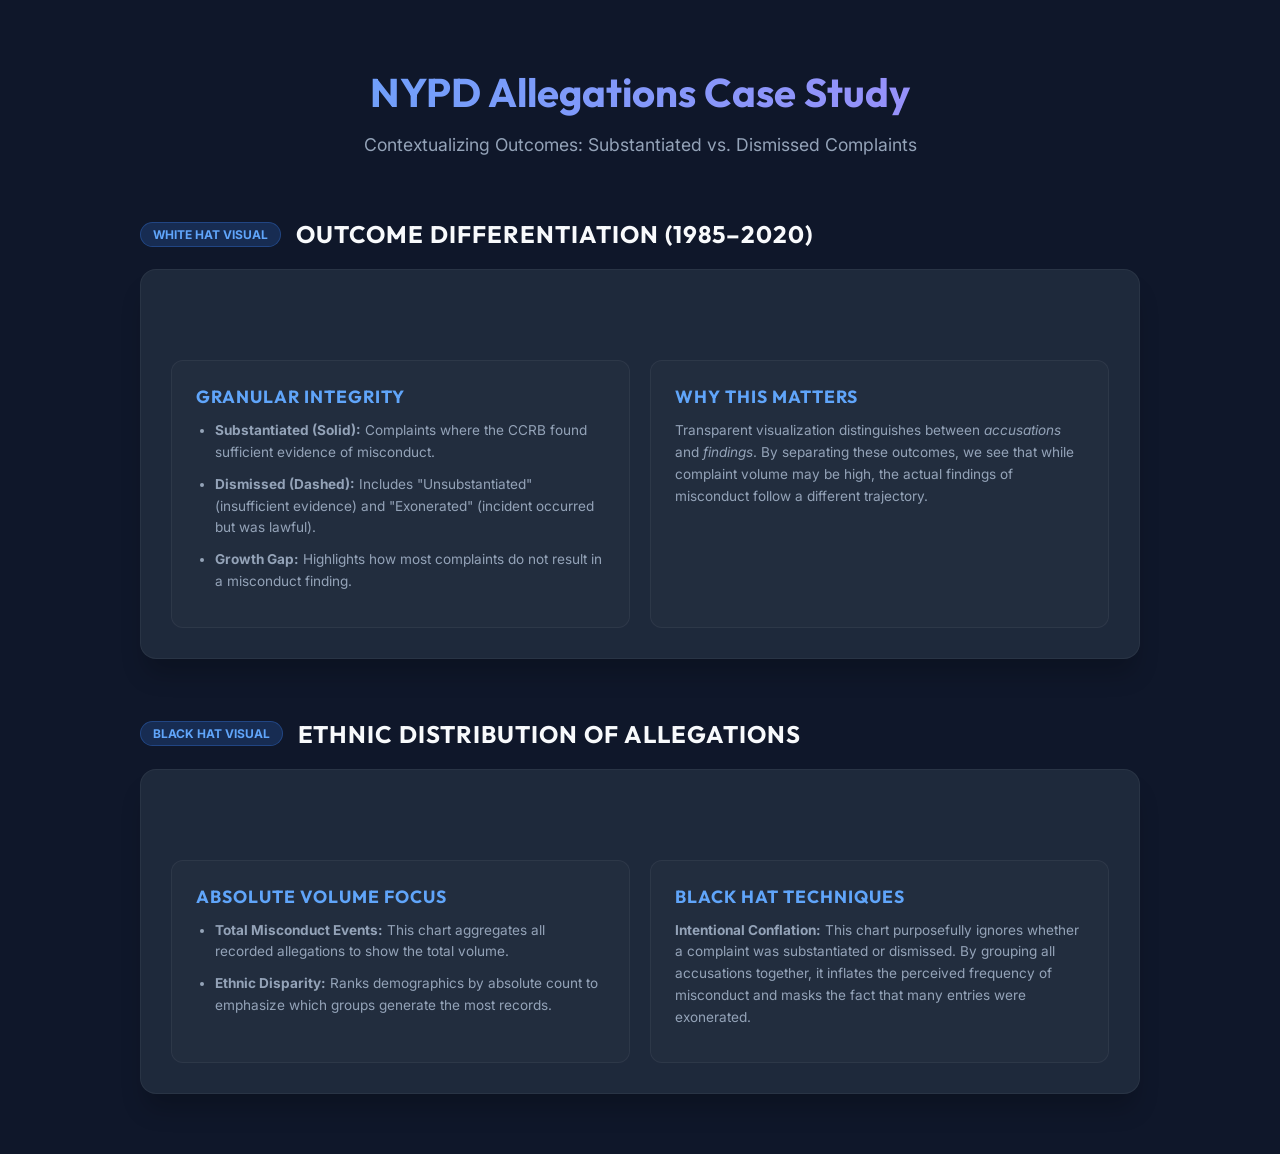
==== index.html @ a259e195 "add white hat tooltips" ====
<!DOCTYPE html>
<html lang="en">

<head>
    <meta charset="UTF-8">
    <meta name="viewport" content="width=device-width, initial-scale=1.0">
    <title>NYPD Allegations: White Hat vs Black Hat Perspectives</title>
    <script src="https://d3js.org/d3.v7.min.js"></script>
    <link rel="preconnect" href="https://fonts.googleapis.com">
    <link rel="preconnect" href="https://fonts.gstatic.com" crossorigin>
    <link
        href="https://fonts.googleapis.com/css2?family=Inter:wght@300;400;600&family=Outfit:wght@500;700;900&display=swap"
        rel="stylesheet">
    <link rel="stylesheet" href="styles.css">
</head>

<body>

    <div class="container">
        <header>
            <h1>NYPD Allegations Case Study</h1>
            <p class="subtitle">Contextualizing Outcomes: Substantiated vs. Dismissed Complaints</p>
        </header>

        <!-- WHITE HAT SECTION -->
        <div class="section-header">
            <span class="badge badge-perspective">White Hat Visual</span>
            <h2>Outcome Differentiation (1985–2020)</h2>
        </div>

        <div class="viz-card">
            <div id="white-chart"></div>
            <div class="legend" id="white-legend"></div>

            <div id="white-tooltip" style="
                position: fixed; pointer-events: none; display: none;
                background: rgba(15, 15, 20, 0.85); color: #fff;
                padding: 8px 12px; border-radius: 6px;
                font-size: 12px; line-height: 1.6; z-index: 100;
                box-shadow: 0 2px 8px rgba(0, 0, 0, 0.3);">
            </div>

            <div class="info-grid">
                <div class="info-box">
                    <h3>Granular Integrity</h3>
                    <ul>
                        <li><strong>Substantiated (Solid):</strong> Complaints where the CCRB found sufficient evidence
                            of misconduct.</li>
                        <li><strong>Dismissed (Dashed):</strong> Includes "Unsubstantiated" (insufficient evidence) and
                            "Exonerated" (incident occurred but was lawful).</li>
                        <li><strong>Growth Gap:</strong> Highlights how most complaints do not result in a misconduct
                            finding.</li>
                    </ul>
                </div>
                <div class="info-box">
                    <h3>Why this Matters</h3>
                    <p>Transparent visualization distinguishes between <em>accusations</em> and <em>findings</em>. By
                        separating these outcomes, we see that while complaint volume may be high, the actual findings
                        of misconduct follow a different trajectory.</p>
                </div>
            </div>
        </div>

        <!-- BLACK HAT SECTION -->
        <div class="section-header">
            <span class="badge badge-perspective">Black Hat Visual</span>
            <h2>Ethnic Distribution of Allegations</h2>
        </div>

        <div class="viz-card">
            <div id="black-chart"></div>
            <div class="legend" id="black-legend"></div>

            <div class="info-grid">
                <div class="info-box">
                    <h3>Absolute Volume Focus</h3>
                    <ul>
                        <li><strong>Total Misconduct Events:</strong> This chart aggregates all recorded allegations to
                            show the total volume.</li>
                        <li><strong>Ethnic Disparity:</strong> Ranks demographics by absolute count to emphasize which
                            groups generate the most records.</li>
                    </ul>
                </div>
                <div class="info-box">
                    <h3>Black Hat Techniques</h3>
                    <p><strong>Intentional Conflation:</strong> This chart purposefully ignores whether a complaint was
                        substantiated or dismissed. By grouping all accusations together, it inflates the perceived
                        frequency of misconduct and masks the fact that many entries were exonerated.</p>
                </div>
            </div>
        </div>
    </div>

    <script src="script.js"></script>

</body>

</html>
---- styles.css ----
:root {
    --bg-color: #0f172a;
    --card-bg: #1e293b;
    --text-primary: #f8fafc;
    --text-secondary: #94a3b8;
    --accent-main: #3b82f6;
    --grid-color: rgba(148, 163, 184, 0.1);
    --border-radius: 16px;
}

body {
    background-color: var(--bg-color);
    color: var(--text-primary);
    font-family: 'Inter', sans-serif;
    margin: 0;
    padding: 40px;
    display: flex;
    flex-direction: column;
    align-items: center;
    min-height: 100vh;
}

.container {
    max-width: 1000px;
    width: 100%;
}

header {
    margin-bottom: 4rem;
    text-align: center;
}

h1 {
    font-family: 'Outfit', sans-serif;
    font-size: 2.5rem;
    margin-bottom: 0.5rem;
    background: linear-gradient(to right, #60a5fa, #a78bfa);
    -webkit-background-clip: text;
    -webkit-text-fill-color: transparent;
}

.subtitle {
    color: var(--text-secondary);
    font-size: 1.1rem;
}

.section-header {
    display: flex;
    align-items: center;
    gap: 15px;
    margin-bottom: 20px;
    margin-top: 60px;
}

.section-header h2 {
    font-family: 'Outfit', sans-serif;
    font-size: 1.5rem;
    margin: 0;
    text-transform: uppercase;
    letter-spacing: 1px;
}

.badge {
    padding: 4px 12px;
    border-radius: 20px;
    font-size: 0.75rem;
    font-weight: 700;
    text-transform: uppercase;
}

.badge-perspective {
    background: rgba(59, 130, 246, 0.2);
    color: #60a5fa;
    border: 1px solid rgba(59, 130, 246, 0.3);
}

.viz-card {
    background-color: var(--card-bg);
    border-radius: var(--border-radius);
    padding: 30px;
    box-shadow: 0 20px 25px -5px rgba(0, 0, 0, 0.2);
    border: 1px solid rgba(255, 255, 255, 0.05);
    margin-bottom: 20px;
    position: relative;
}

svg {
    width: 100%;
    height: 400px;
    overflow: visible;
}

.axis-label {
    fill: var(--text-secondary);
    font-size: 12px;
    font-weight: 400;
}

.tick text {
    fill: var(--text-secondary);
    font-size: 11px;
}

.tick line {
    stroke: var(--grid-color);
}

.domain {
    stroke: var(--grid-color);
}

.line {
    fill: none;
    stroke-width: 3;
    stroke-linecap: round;
    transition: opacity 0.3s ease, stroke-width 0.3s ease;
}

.legend {
    display: flex;
    justify-content: center;
    gap: 15px;
    margin-top: 30px;
    flex-wrap: wrap;
}

.legend-group {
    display: flex;
    flex-direction: column;
    gap: 5px;
    padding: 10px;
    border-radius: 8px;
    background: rgba(255, 255, 255, 0.02);
    border: 1px solid rgba(255, 255, 255, 0.05);
}

.legend-item {
    display: flex;
    align-items: center;
    gap: 8px;
    cursor: pointer;
    padding: 2px 8px;
    border-radius: 4px;
    transition: background 0.2s;
}

.legend-item:hover {
    background: rgba(255, 255, 255, 0.05);
}

.legend-color {
    width: 20px;
    height: 3px;
}

.legend-color.dashed {
    border-top: 3px dashed;
    background: none;
    height: 0;
}

.legend-text {
    font-size: 0.8rem;
    color: var(--text-secondary);
}

.info-grid {
    display: grid;
    grid-template-columns: 1fr 1fr;
    gap: 20px;
    margin-top: 30px;
}

.info-box {
    background: rgba(255, 255, 255, 0.02);
    padding: 24px;
    border-radius: 12px;
    border: 1px solid rgba(255, 255, 255, 0.05);
}

h3 {
    font-family: 'Outfit', sans-serif;
    font-size: 1.1rem;
    margin-top: 0;
    color: #60a5fa;
    margin-bottom: 12px;
    text-transform: uppercase;
    letter-spacing: 1px;
}

.info-box p,
.info-box li {
    font-size: 0.85rem;
    color: var(--text-secondary);
    line-height: 1.6;
    margin: 0 0 10px 0;
}

ul {
    padding-left: 1.2rem;
    margin: 0;
}
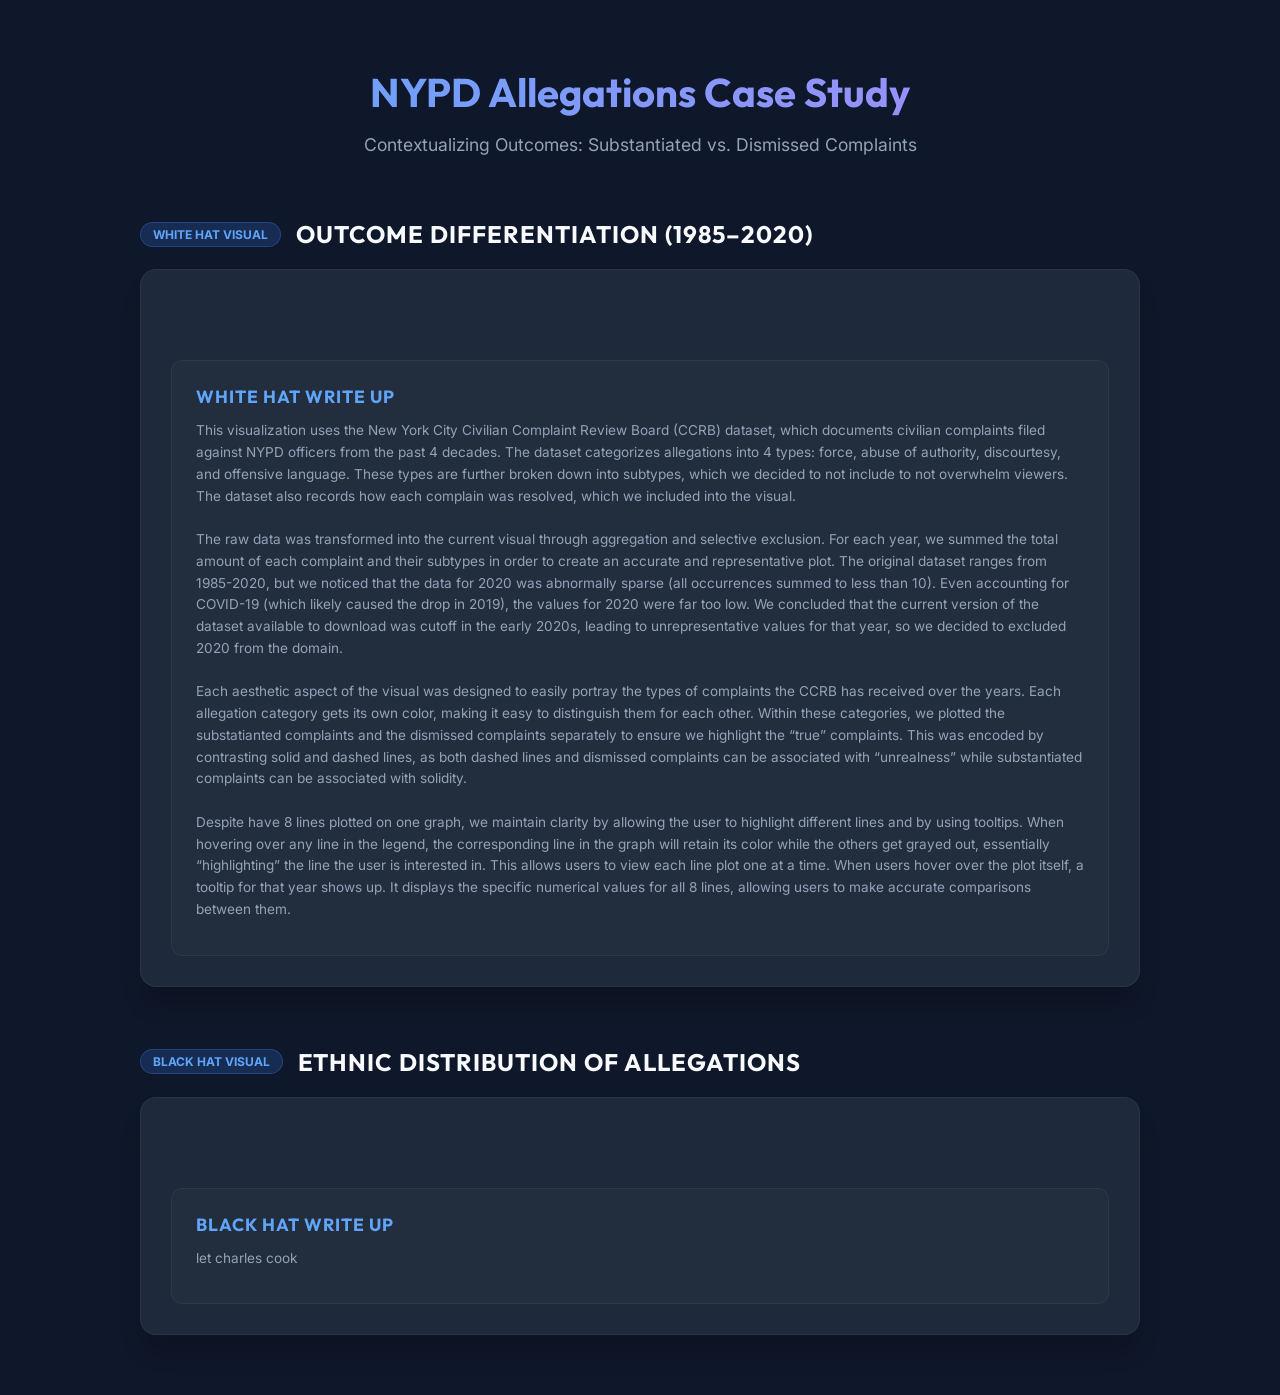
==== commit 90acd4c4: "white hat write up" ====
--- a/index.html
+++ b/index.html
@@ -42,21 +42,39 @@
 
             <div class="info-grid">
                 <div class="info-box">
-                    <h3>Granular Integrity</h3>
-                    <ul>
-                        <li><strong>Substantiated (Solid):</strong> Complaints where the CCRB found sufficient evidence
-                            of misconduct.</li>
-                        <li><strong>Dismissed (Dashed):</strong> Includes "Unsubstantiated" (insufficient evidence) and
-                            "Exonerated" (incident occurred but was lawful).</li>
-                        <li><strong>Growth Gap:</strong> Highlights how most complaints do not result in a misconduct
-                            finding.</li>
-                    </ul>
-                </div>
-                <div class="info-box">
-                    <h3>Why this Matters</h3>
-                    <p>Transparent visualization distinguishes between <em>accusations</em> and <em>findings</em>. By
-                        separating these outcomes, we see that while complaint volume may be high, the actual findings
-                        of misconduct follow a different trajectory.</p>
+                    <h3>White Hat Write Up</h3>
+                    <p>This visualization uses the New York City Civilian Complaint Review Board (CCRB) dataset, which
+                        documents civilian complaints filed against NYPD officers from the past 4 decades. The dataset
+                        categorizes allegations into 4 types: force, abuse of authority, discourtesy, and offensive
+                        language. These types are further broken down into subtypes, which we decided to not include to
+                        not overwhelm viewers. The dataset also records how each complain was resolved, which we
+                        included into the visual.
+                        <br><br>
+                        The raw data was transformed into the current visual through aggregation and selective
+                        exclusion. For each year, we summed the total amount of each complaint and their subtypes in
+                        order to create an accurate and representative plot. The original dataset ranges from 1985-2020,
+                        but we noticed that the data for 2020 was abnormally sparse (all occurrences summed to less than
+                        10). Even accounting for COVID-19 (which likely caused the drop in 2019), the values for 2020
+                        were far too low. We concluded that the current version of the dataset available to download was
+                        cutoff in the early 2020s, leading to unrepresentative values for that year, so we decided to
+                        excluded 2020 from the domain.
+                        <br><br>
+                        Each aesthetic aspect of the visual was designed to easily portray the types of complaints the
+                        CCRB has received over the years. Each allegation category gets its own color, making it easy to
+                        distinguish them for each other. Within these categories, we plotted the substatianted
+                        complaints and the dismissed complaints separately to ensure we highlight the “true” complaints.
+                        This was encoded by contrasting solid and dashed lines, as both dashed lines and dismissed
+                        complaints can be associated with “unrealness” while substantiated complaints can be associated
+                        with solidity.
+                        <br><br>
+                        Despite have 8 lines plotted on one graph, we maintain clarity by allowing the user to highlight
+                        different lines and by using tooltips. When hovering over any line in the legend, the
+                        corresponding line in the graph will retain its color while the others get grayed out,
+                        essentially “highlighting” the line the user is interested in. This allows users to view each
+                        line plot one at a time. When users hover over the plot itself, a tooltip for that year shows
+                        up. It displays the specific numerical values for all 8 lines, allowing users to make accurate
+                        comparisons between them.
+                    </p>
                 </div>
             </div>
         </div>
@@ -73,19 +91,8 @@
 
             <div class="info-grid">
                 <div class="info-box">
-                    <h3>Absolute Volume Focus</h3>
-                    <ul>
-                        <li><strong>Total Misconduct Events:</strong> This chart aggregates all recorded allegations to
-                            show the total volume.</li>
-                        <li><strong>Ethnic Disparity:</strong> Ranks demographics by absolute count to emphasize which
-                            groups generate the most records.</li>
-                    </ul>
-                </div>
-                <div class="info-box">
-                    <h3>Black Hat Techniques</h3>
-                    <p><strong>Intentional Conflation:</strong> This chart purposefully ignores whether a complaint was
-                        substantiated or dismissed. By grouping all accusations together, it inflates the perceived
-                        frequency of misconduct and masks the fact that many entries were exonerated.</p>
+                    <h3>Black Hat Write Up</h3>
+                    <p>let charles cook</p>
                 </div>
             </div>
         </div>
--- a/styles.css
+++ b/styles.css
@@ -166,7 +166,7 @@
 
 .info-grid {
     display: grid;
-    grid-template-columns: 1fr 1fr;
+    /* grid-template-columns: 1fr 1fr; */
     gap: 20px;
     margin-top: 30px;
 }
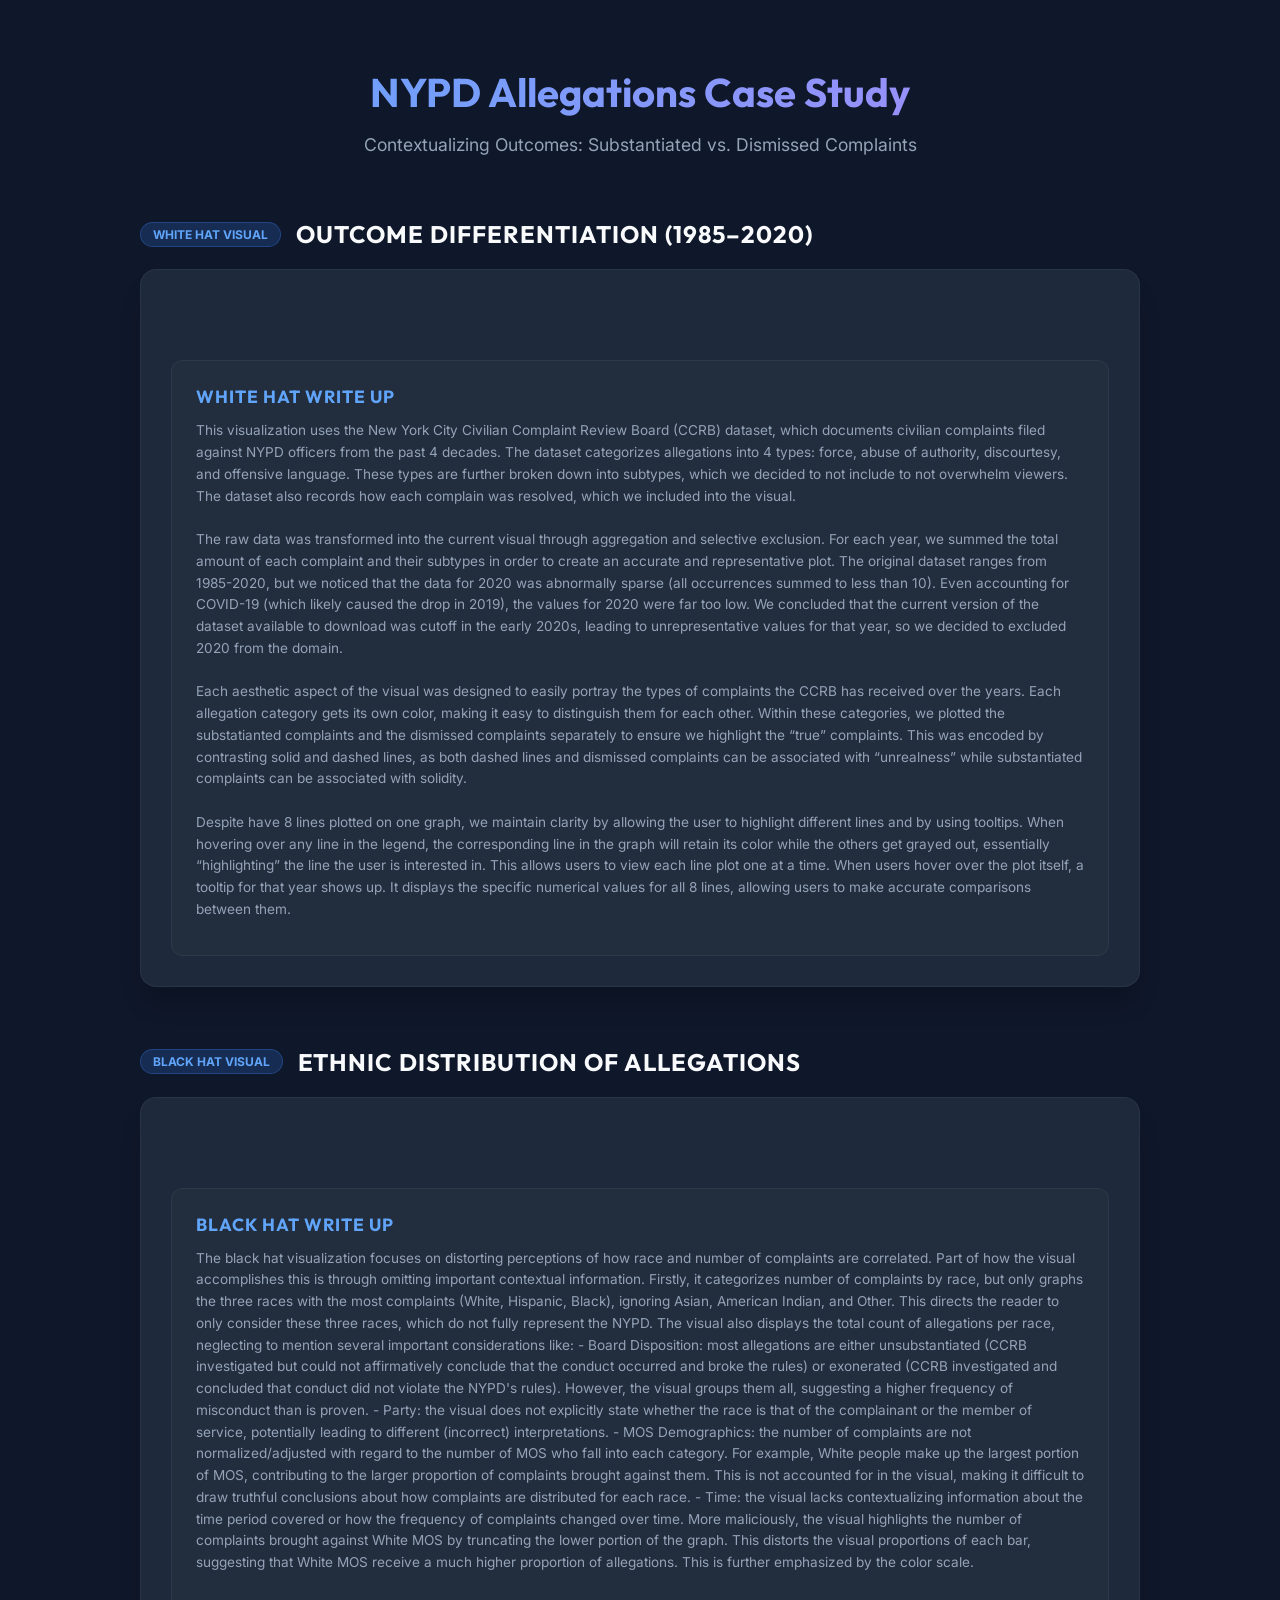
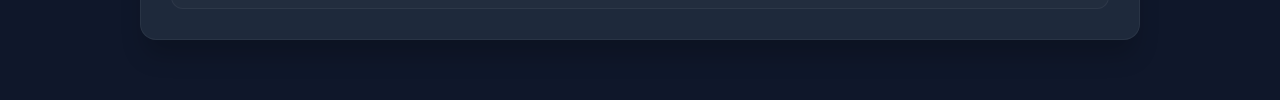
==== commit b8ed9113: "let charles cuck" ====
--- a/index.html
+++ b/index.html
@@ -92,7 +92,33 @@
             <div class="info-grid">
                 <div class="info-box">
                     <h3>Black Hat Write Up</h3>
-                    <p>let charles cook</p>
+                    <p>
+    The black hat visualization focuses on distorting perceptions of how race and number of complaints are correlated. Part
+    of how the visual accomplishes this is through omitting important contextual information.
+    Firstly, it categorizes number of complaints by race, but only graphs the three races with the most complaints (White,
+    Hispanic, Black), ignoring Asian, American Indian, and Other. This directs the reader to only consider these three
+    races, which do not fully represent the NYPD.
+    The visual also displays the total count of allegations per race, neglecting to mention several important considerations
+    like:
+    
+    - Board Disposition: most allegations are either unsubstantiated (CCRB investigated but could not affirmatively conclude
+    that the conduct occurred and broke the rules) or exonerated (CCRB investigated and concluded that conduct did not
+    violate the NYPD's rules). However, the visual groups them all, suggesting a higher frequency of misconduct than is
+    proven.
+    
+    - Party: the visual does not explicitly state whether the race is that of the complainant or the member of service,
+    potentially leading to different (incorrect) interpretations.
+    
+    - MOS Demographics: the number of complaints are not normalized/adjusted with regard to the number of MOS who fall into
+    each category. For example, White people make up the largest portion of MOS, contributing to the larger proportion of
+    complaints brought against them. This is not accounted for in the visual, making it difficult to draw truthful
+    conclusions about how complaints are distributed for each race.
+    
+    - Time: the visual lacks contextualizing information about the time period covered or how the frequency of complaints
+    changed over time.
+    More maliciously, the visual highlights the number of complaints brought against White MOS by truncating the lower
+    portion of the graph. This distorts the visual proportions of each bar, suggesting that White MOS receive a much higher
+    proportion of allegations. This is further emphasized by the color scale.</p>
                 </div>
             </div>
         </div>
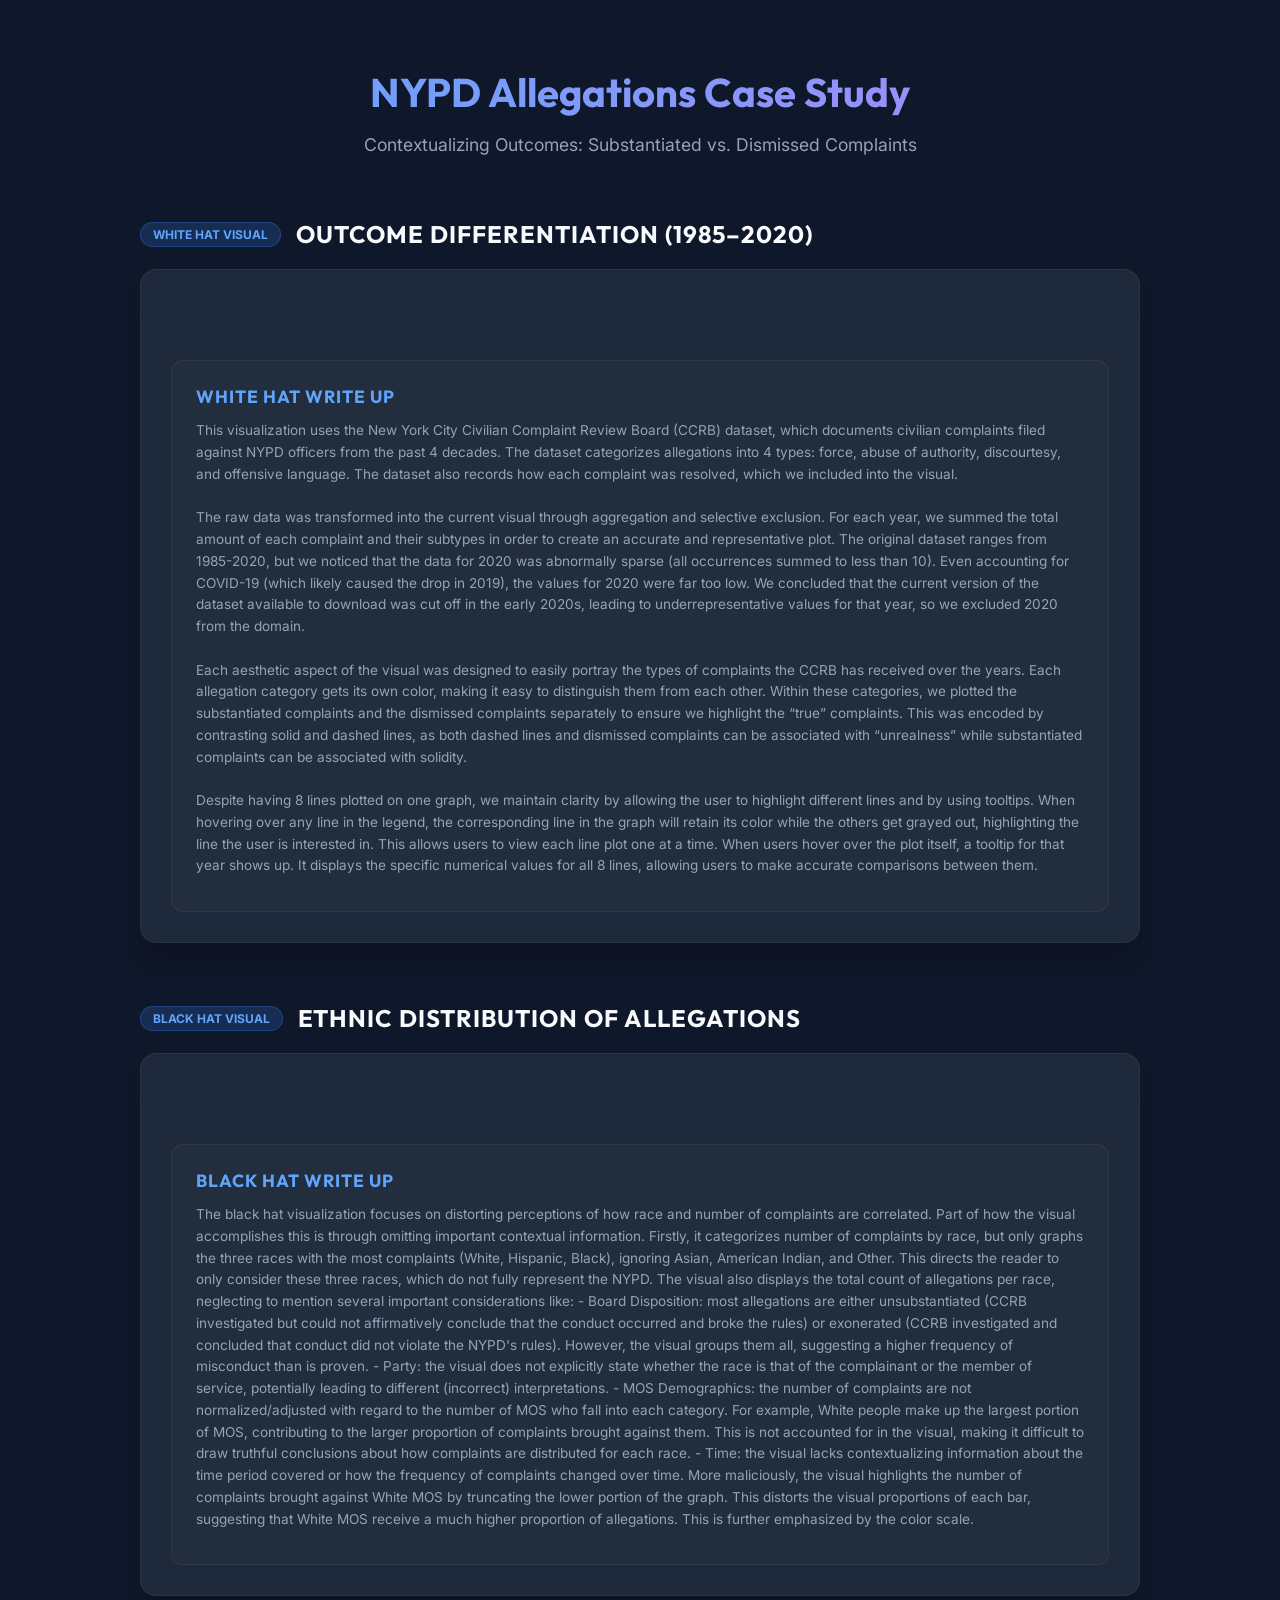
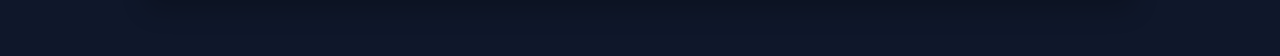
==== commit ab2ccdab: "writeup types" ====
--- a/index.html
+++ b/index.html
@@ -46,8 +46,7 @@
                     <p>This visualization uses the New York City Civilian Complaint Review Board (CCRB) dataset, which
                         documents civilian complaints filed against NYPD officers from the past 4 decades. The dataset
                         categorizes allegations into 4 types: force, abuse of authority, discourtesy, and offensive
-                        language. These types are further broken down into subtypes, which we decided to not include to
-                        not overwhelm viewers. The dataset also records how each complain was resolved, which we
+                        language. The dataset also records how each complaint was resolved, which we
                         included into the visual.
                         <br><br>
                         The raw data was transformed into the current visual through aggregation and selective
@@ -56,21 +55,21 @@
                         but we noticed that the data for 2020 was abnormally sparse (all occurrences summed to less than
                         10). Even accounting for COVID-19 (which likely caused the drop in 2019), the values for 2020
                         were far too low. We concluded that the current version of the dataset available to download was
-                        cutoff in the early 2020s, leading to unrepresentative values for that year, so we decided to
+                        cut off in the early 2020s, leading to underrepresentative values for that year, so we 
                         excluded 2020 from the domain.
                         <br><br>
                         Each aesthetic aspect of the visual was designed to easily portray the types of complaints the
                         CCRB has received over the years. Each allegation category gets its own color, making it easy to
-                        distinguish them for each other. Within these categories, we plotted the substatianted
+                        distinguish them from each other. Within these categories, we plotted the substantiated
                         complaints and the dismissed complaints separately to ensure we highlight the “true” complaints.
                         This was encoded by contrasting solid and dashed lines, as both dashed lines and dismissed
                         complaints can be associated with “unrealness” while substantiated complaints can be associated
                         with solidity.
                         <br><br>
-                        Despite have 8 lines plotted on one graph, we maintain clarity by allowing the user to highlight
+                        Despite having 8 lines plotted on one graph, we maintain clarity by allowing the user to highlight
                         different lines and by using tooltips. When hovering over any line in the legend, the
                         corresponding line in the graph will retain its color while the others get grayed out,
-                        essentially “highlighting” the line the user is interested in. This allows users to view each
+                        highlighting the line the user is interested in. This allows users to view each
                         line plot one at a time. When users hover over the plot itself, a tooltip for that year shows
                         up. It displays the specific numerical values for all 8 lines, allowing users to make accurate
                         comparisons between them.
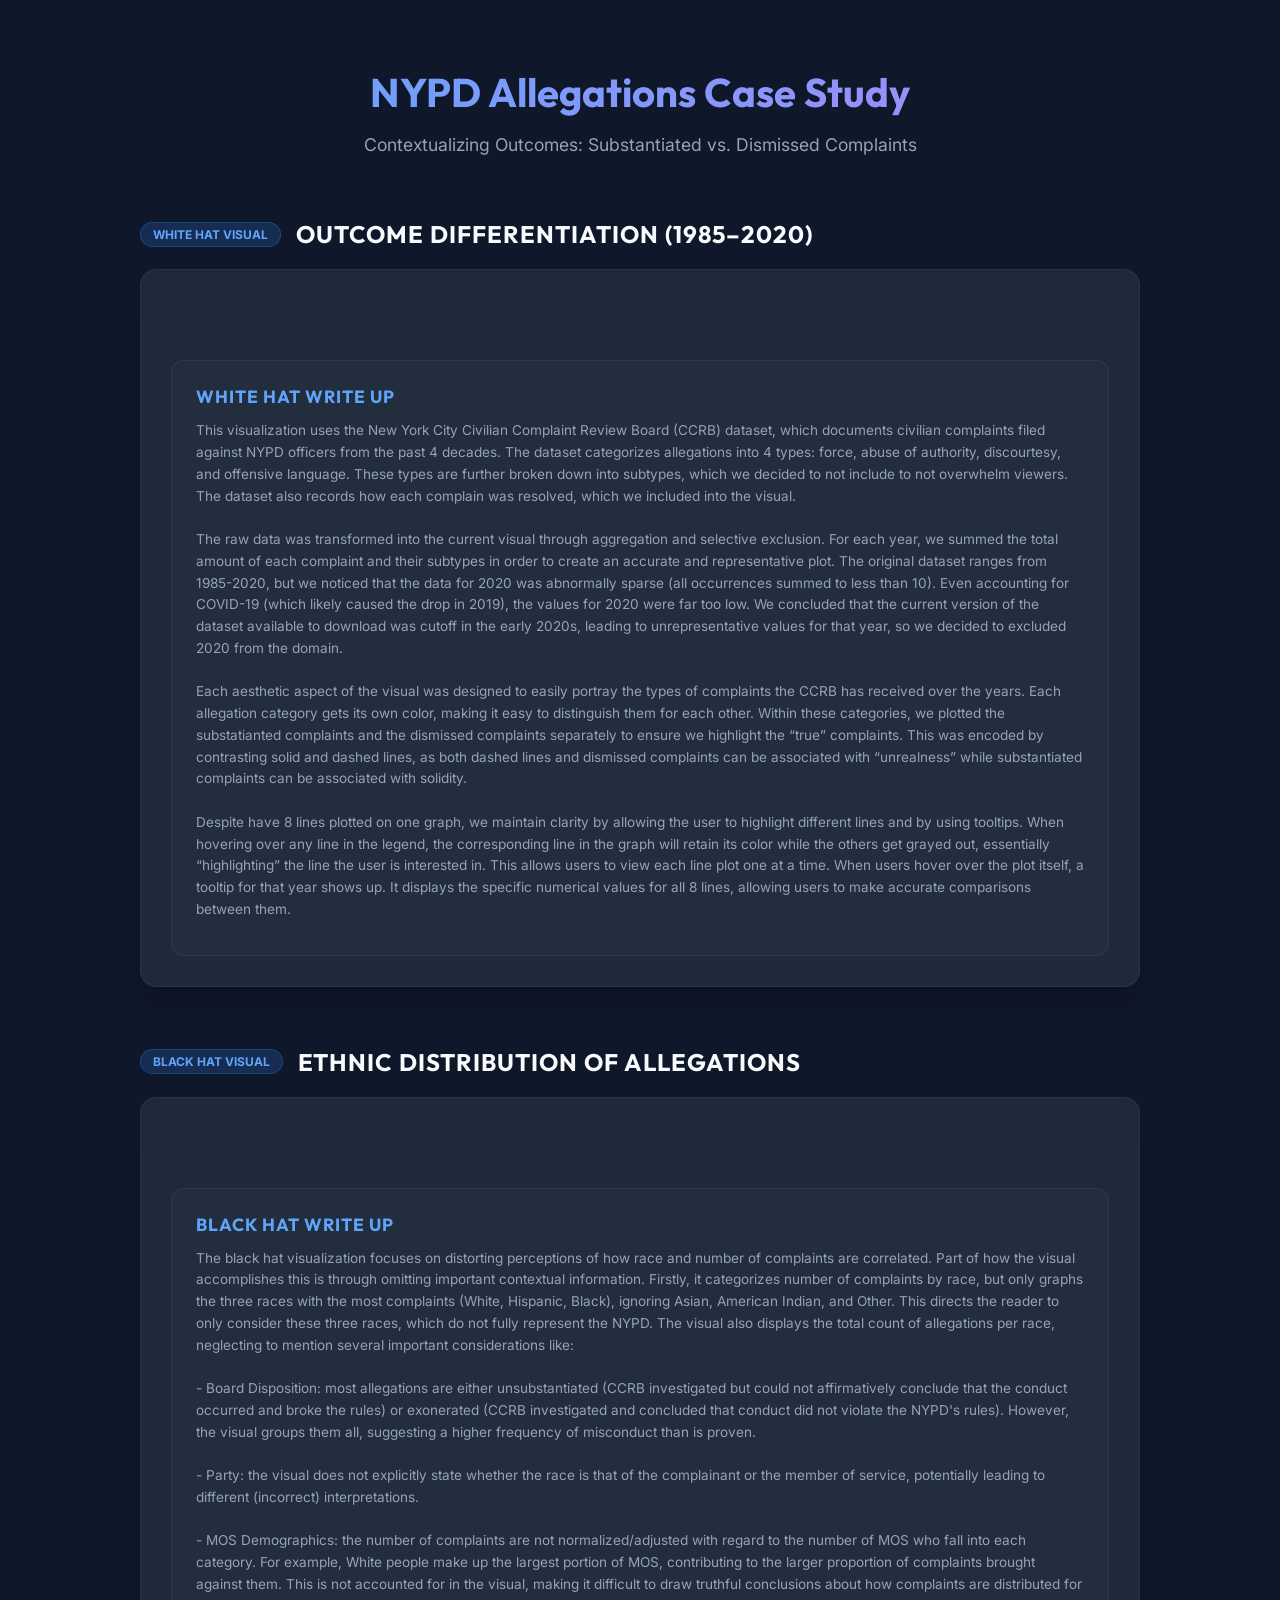
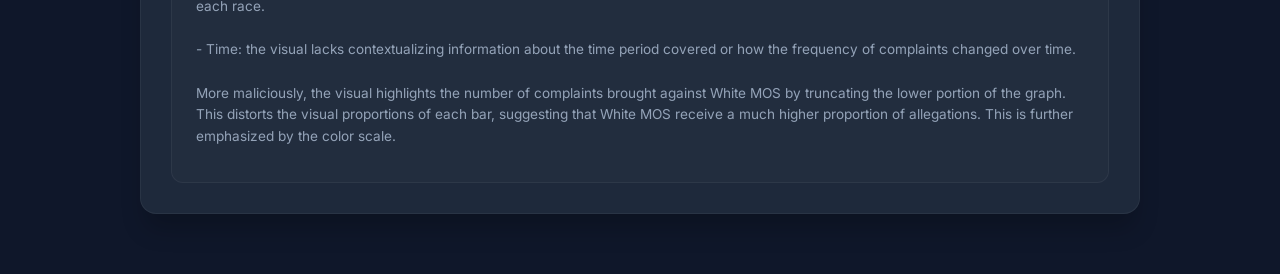
==== commit 85c6e3f5: "blackhat proofread" ====
--- a/index.html
+++ b/index.html
@@ -46,7 +46,8 @@
                     <p>This visualization uses the New York City Civilian Complaint Review Board (CCRB) dataset, which
                         documents civilian complaints filed against NYPD officers from the past 4 decades. The dataset
                         categorizes allegations into 4 types: force, abuse of authority, discourtesy, and offensive
-                        language. The dataset also records how each complaint was resolved, which we
+                        language. These types are further broken down into subtypes, which we decided to not include to
+                        not overwhelm viewers. The dataset also records how each complain was resolved, which we
                         included into the visual.
                         <br><br>
                         The raw data was transformed into the current visual through aggregation and selective
@@ -55,21 +56,21 @@
                         but we noticed that the data for 2020 was abnormally sparse (all occurrences summed to less than
                         10). Even accounting for COVID-19 (which likely caused the drop in 2019), the values for 2020
                         were far too low. We concluded that the current version of the dataset available to download was
-                        cut off in the early 2020s, leading to underrepresentative values for that year, so we 
+                        cutoff in the early 2020s, leading to unrepresentative values for that year, so we decided to
                         excluded 2020 from the domain.
                         <br><br>
                         Each aesthetic aspect of the visual was designed to easily portray the types of complaints the
                         CCRB has received over the years. Each allegation category gets its own color, making it easy to
-                        distinguish them from each other. Within these categories, we plotted the substantiated
+                        distinguish them for each other. Within these categories, we plotted the substatianted
                         complaints and the dismissed complaints separately to ensure we highlight the “true” complaints.
                         This was encoded by contrasting solid and dashed lines, as both dashed lines and dismissed
                         complaints can be associated with “unrealness” while substantiated complaints can be associated
                         with solidity.
                         <br><br>
-                        Despite having 8 lines plotted on one graph, we maintain clarity by allowing the user to highlight
+                        Despite have 8 lines plotted on one graph, we maintain clarity by allowing the user to highlight
                         different lines and by using tooltips. When hovering over any line in the legend, the
                         corresponding line in the graph will retain its color while the others get grayed out,
-                        highlighting the line the user is interested in. This allows users to view each
+                        essentially “highlighting” the line the user is interested in. This allows users to view each
                         line plot one at a time. When users hover over the plot itself, a tooltip for that year shows
                         up. It displays the specific numerical values for all 8 lines, allowing users to make accurate
                         comparisons between them.
@@ -92,32 +93,48 @@
                 <div class="info-box">
                     <h3>Black Hat Write Up</h3>
                     <p>
-    The black hat visualization focuses on distorting perceptions of how race and number of complaints are correlated. Part
-    of how the visual accomplishes this is through omitting important contextual information.
-    Firstly, it categorizes number of complaints by race, but only graphs the three races with the most complaints (White,
-    Hispanic, Black), ignoring Asian, American Indian, and Other. This directs the reader to only consider these three
-    races, which do not fully represent the NYPD.
-    The visual also displays the total count of allegations per race, neglecting to mention several important considerations
-    like:
-    
-    - Board Disposition: most allegations are either unsubstantiated (CCRB investigated but could not affirmatively conclude
-    that the conduct occurred and broke the rules) or exonerated (CCRB investigated and concluded that conduct did not
-    violate the NYPD's rules). However, the visual groups them all, suggesting a higher frequency of misconduct than is
-    proven.
-    
-    - Party: the visual does not explicitly state whether the race is that of the complainant or the member of service,
-    potentially leading to different (incorrect) interpretations.
-    
-    - MOS Demographics: the number of complaints are not normalized/adjusted with regard to the number of MOS who fall into
-    each category. For example, White people make up the largest portion of MOS, contributing to the larger proportion of
-    complaints brought against them. This is not accounted for in the visual, making it difficult to draw truthful
-    conclusions about how complaints are distributed for each race.
-    
-    - Time: the visual lacks contextualizing information about the time period covered or how the frequency of complaints
-    changed over time.
-    More maliciously, the visual highlights the number of complaints brought against White MOS by truncating the lower
-    portion of the graph. This distorts the visual proportions of each bar, suggesting that White MOS receive a much higher
-    proportion of allegations. This is further emphasized by the color scale.</p>
+                        The black hat visualization focuses on distorting perceptions of how race and number of
+                        complaints are correlated. Part
+                        of how the visual accomplishes this is through omitting important contextual information.
+                        Firstly, it categorizes number of complaints by race, but only graphs the three races with the
+                        most complaints (White,
+                        Hispanic, Black), ignoring Asian, American Indian, and Other. This directs the reader to only
+                        consider these three
+                        races, which do not fully represent the NYPD.
+                        The visual also displays the total count of allegations per race, neglecting to mention several
+                        important considerations
+                        like:
+                        <br><br>
+                        - Board Disposition: most allegations are either unsubstantiated (CCRB investigated but could
+                        not affirmatively conclude
+                        that the conduct occurred and broke the rules) or exonerated (CCRB investigated and concluded
+                        that conduct did not
+                        violate the NYPD's rules). However, the visual groups them all, suggesting a higher frequency of
+                        misconduct than is
+                        proven.
+                        <br><br>
+                        - Party: the visual does not explicitly state whether the race is that of the complainant or the
+                        member of service,
+                        potentially leading to different (incorrect) interpretations.
+                        <br><br>
+                        - MOS Demographics: the number of complaints are not normalized/adjusted with regard to the
+                        number of MOS who fall into
+                        each category. For example, White people make up the largest portion of MOS, contributing to the
+                        larger proportion of
+                        complaints brought against them. This is not accounted for in the visual, making it difficult to
+                        draw truthful
+                        conclusions about how complaints are distributed for each race.
+                        <br><br>
+                        - Time: the visual lacks contextualizing information about the time period covered or how the
+                        frequency of complaints
+                        changed over time.
+                        <br><br>
+                        More maliciously, the visual highlights the number of complaints brought against White MOS by
+                        truncating the lower
+                        portion of the graph. This distorts the visual proportions of each bar, suggesting that White
+                        MOS receive a much higher
+                        proportion of allegations. This is further emphasized by the color scale.
+                    </p>
                 </div>
             </div>
         </div>
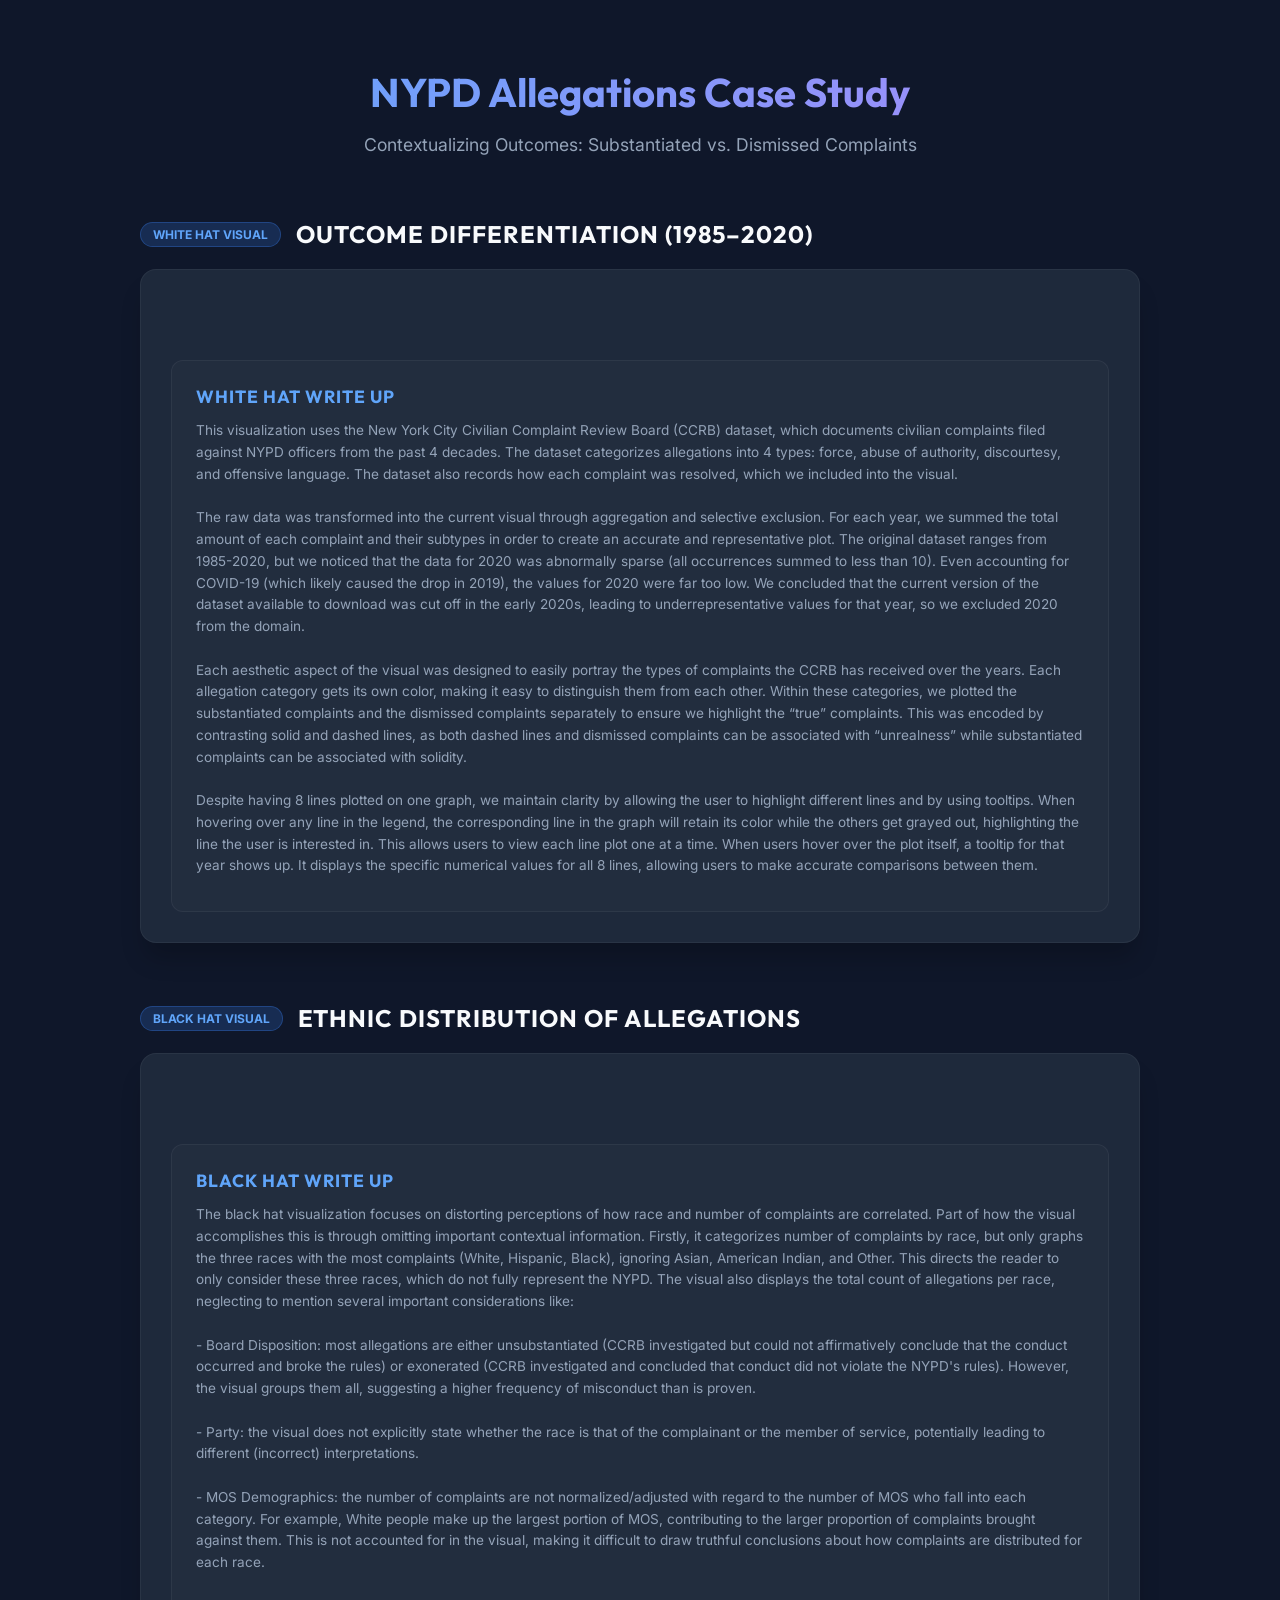
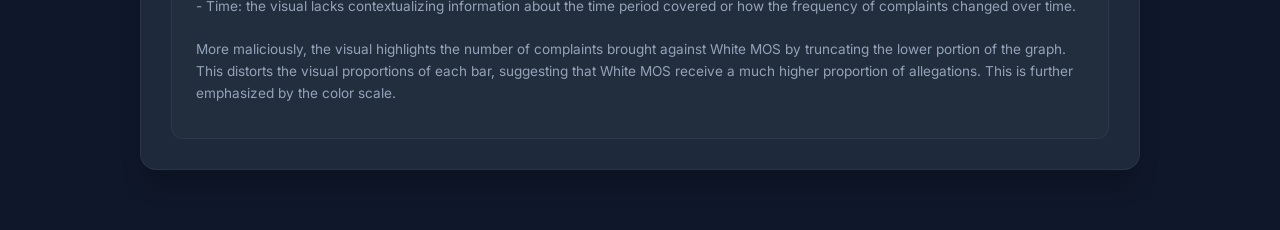
==== commit 3ae62880: "Merge remote-tracking branch 'refs/remotes/origin/main'" ====
--- a/index.html
+++ b/index.html
@@ -46,8 +46,7 @@
                     <p>This visualization uses the New York City Civilian Complaint Review Board (CCRB) dataset, which
                         documents civilian complaints filed against NYPD officers from the past 4 decades. The dataset
                         categorizes allegations into 4 types: force, abuse of authority, discourtesy, and offensive
-                        language. These types are further broken down into subtypes, which we decided to not include to
-                        not overwhelm viewers. The dataset also records how each complain was resolved, which we
+                        language. The dataset also records how each complaint was resolved, which we
                         included into the visual.
                         <br><br>
                         The raw data was transformed into the current visual through aggregation and selective
@@ -56,21 +55,21 @@
                         but we noticed that the data for 2020 was abnormally sparse (all occurrences summed to less than
                         10). Even accounting for COVID-19 (which likely caused the drop in 2019), the values for 2020
                         were far too low. We concluded that the current version of the dataset available to download was
-                        cutoff in the early 2020s, leading to unrepresentative values for that year, so we decided to
+                        cut off in the early 2020s, leading to underrepresentative values for that year, so we 
                         excluded 2020 from the domain.
                         <br><br>
                         Each aesthetic aspect of the visual was designed to easily portray the types of complaints the
                         CCRB has received over the years. Each allegation category gets its own color, making it easy to
-                        distinguish them for each other. Within these categories, we plotted the substatianted
+                        distinguish them from each other. Within these categories, we plotted the substantiated
                         complaints and the dismissed complaints separately to ensure we highlight the “true” complaints.
                         This was encoded by contrasting solid and dashed lines, as both dashed lines and dismissed
                         complaints can be associated with “unrealness” while substantiated complaints can be associated
                         with solidity.
                         <br><br>
-                        Despite have 8 lines plotted on one graph, we maintain clarity by allowing the user to highlight
+                        Despite having 8 lines plotted on one graph, we maintain clarity by allowing the user to highlight
                         different lines and by using tooltips. When hovering over any line in the legend, the
                         corresponding line in the graph will retain its color while the others get grayed out,
-                        essentially “highlighting” the line the user is interested in. This allows users to view each
+                        highlighting the line the user is interested in. This allows users to view each
                         line plot one at a time. When users hover over the plot itself, a tooltip for that year shows
                         up. It displays the specific numerical values for all 8 lines, allowing users to make accurate
                         comparisons between them.
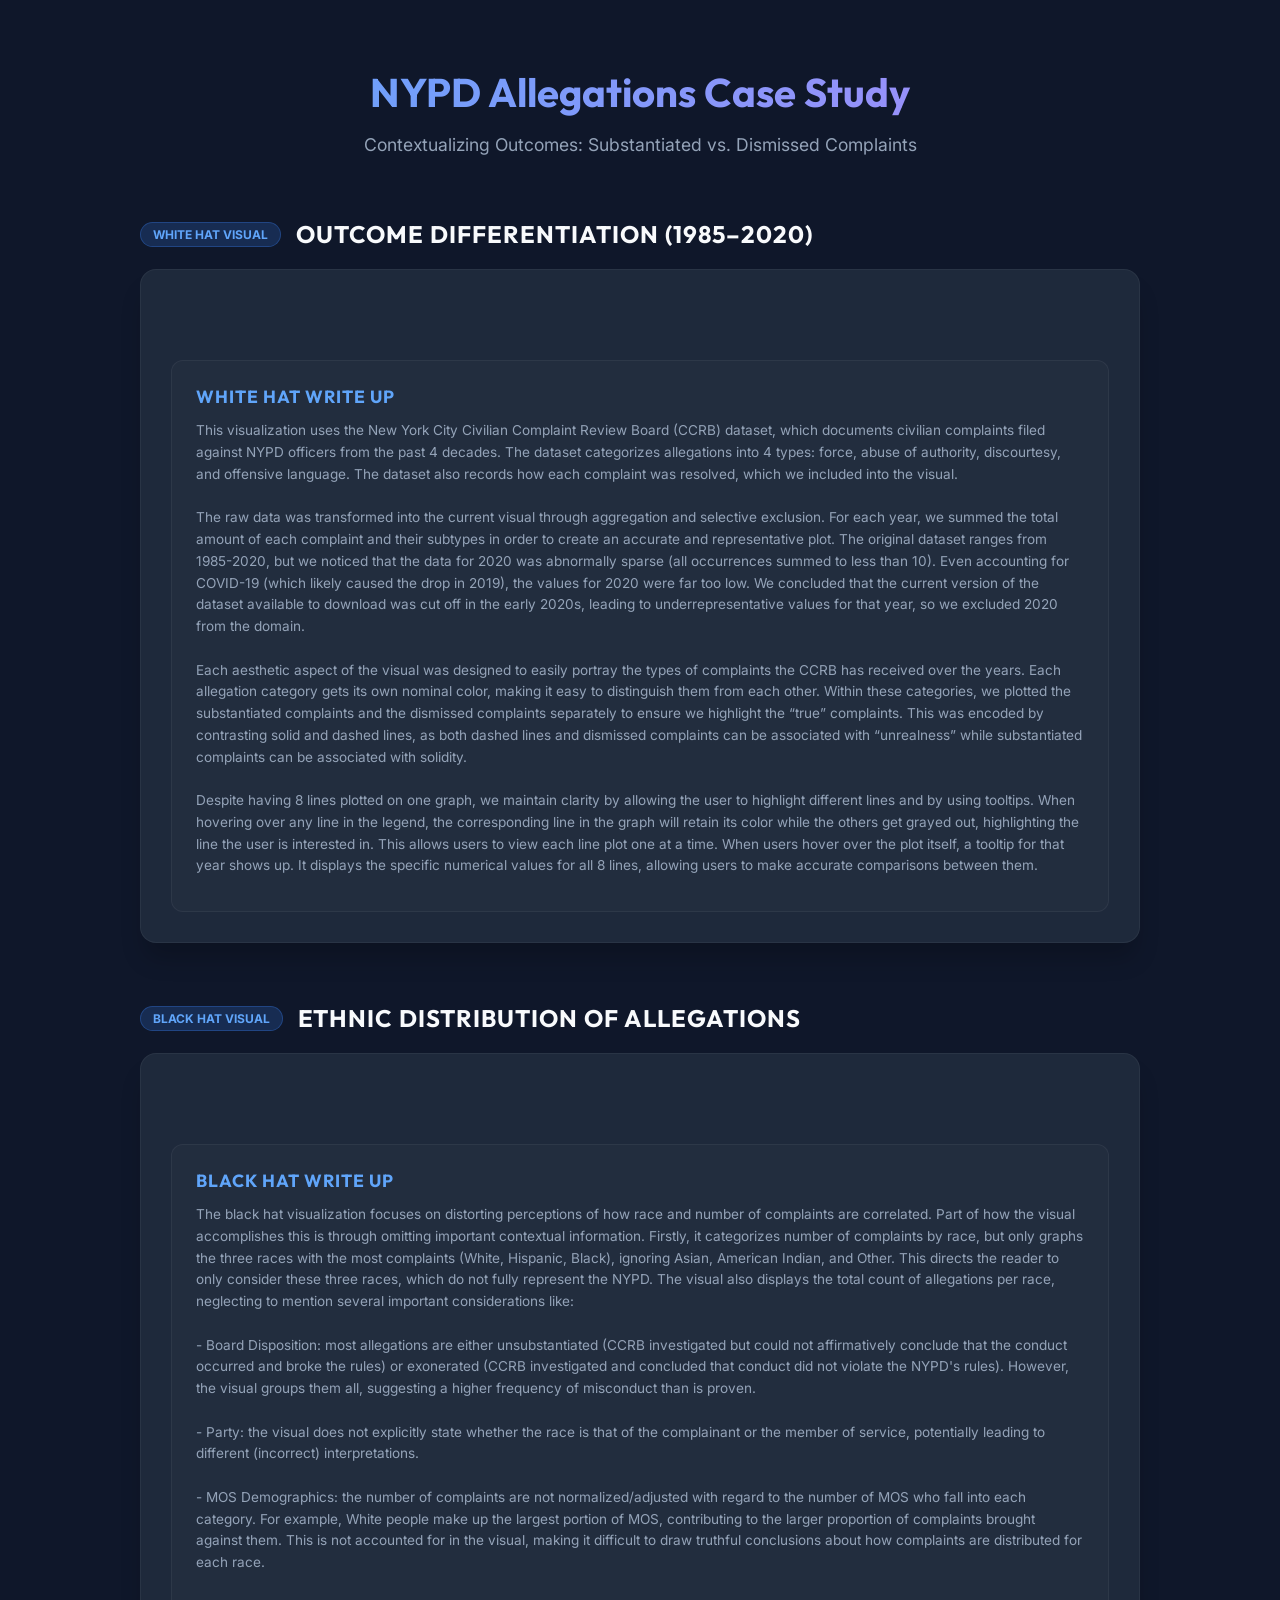
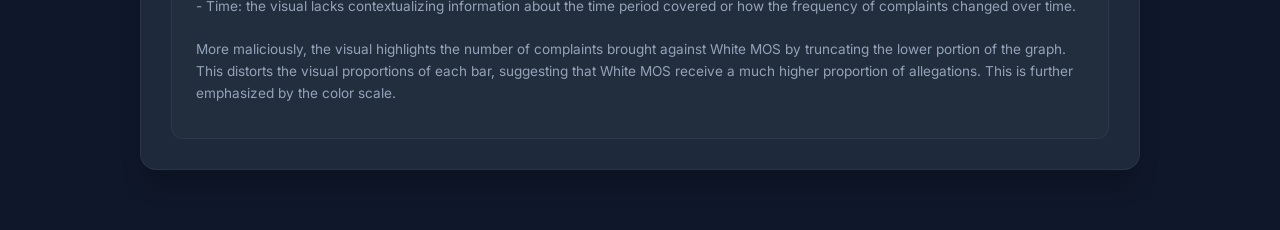
==== commit 9c953cdd: "writeup type" ====
--- a/index.html
+++ b/index.html
@@ -59,7 +59,7 @@
                         excluded 2020 from the domain.
                         <br><br>
                         Each aesthetic aspect of the visual was designed to easily portray the types of complaints the
-                        CCRB has received over the years. Each allegation category gets its own color, making it easy to
+                        CCRB has received over the years. Each allegation category gets its own nominal color, making it easy to
                         distinguish them from each other. Within these categories, we plotted the substantiated
                         complaints and the dismissed complaints separately to ensure we highlight the “true” complaints.
                         This was encoded by contrasting solid and dashed lines, as both dashed lines and dismissed
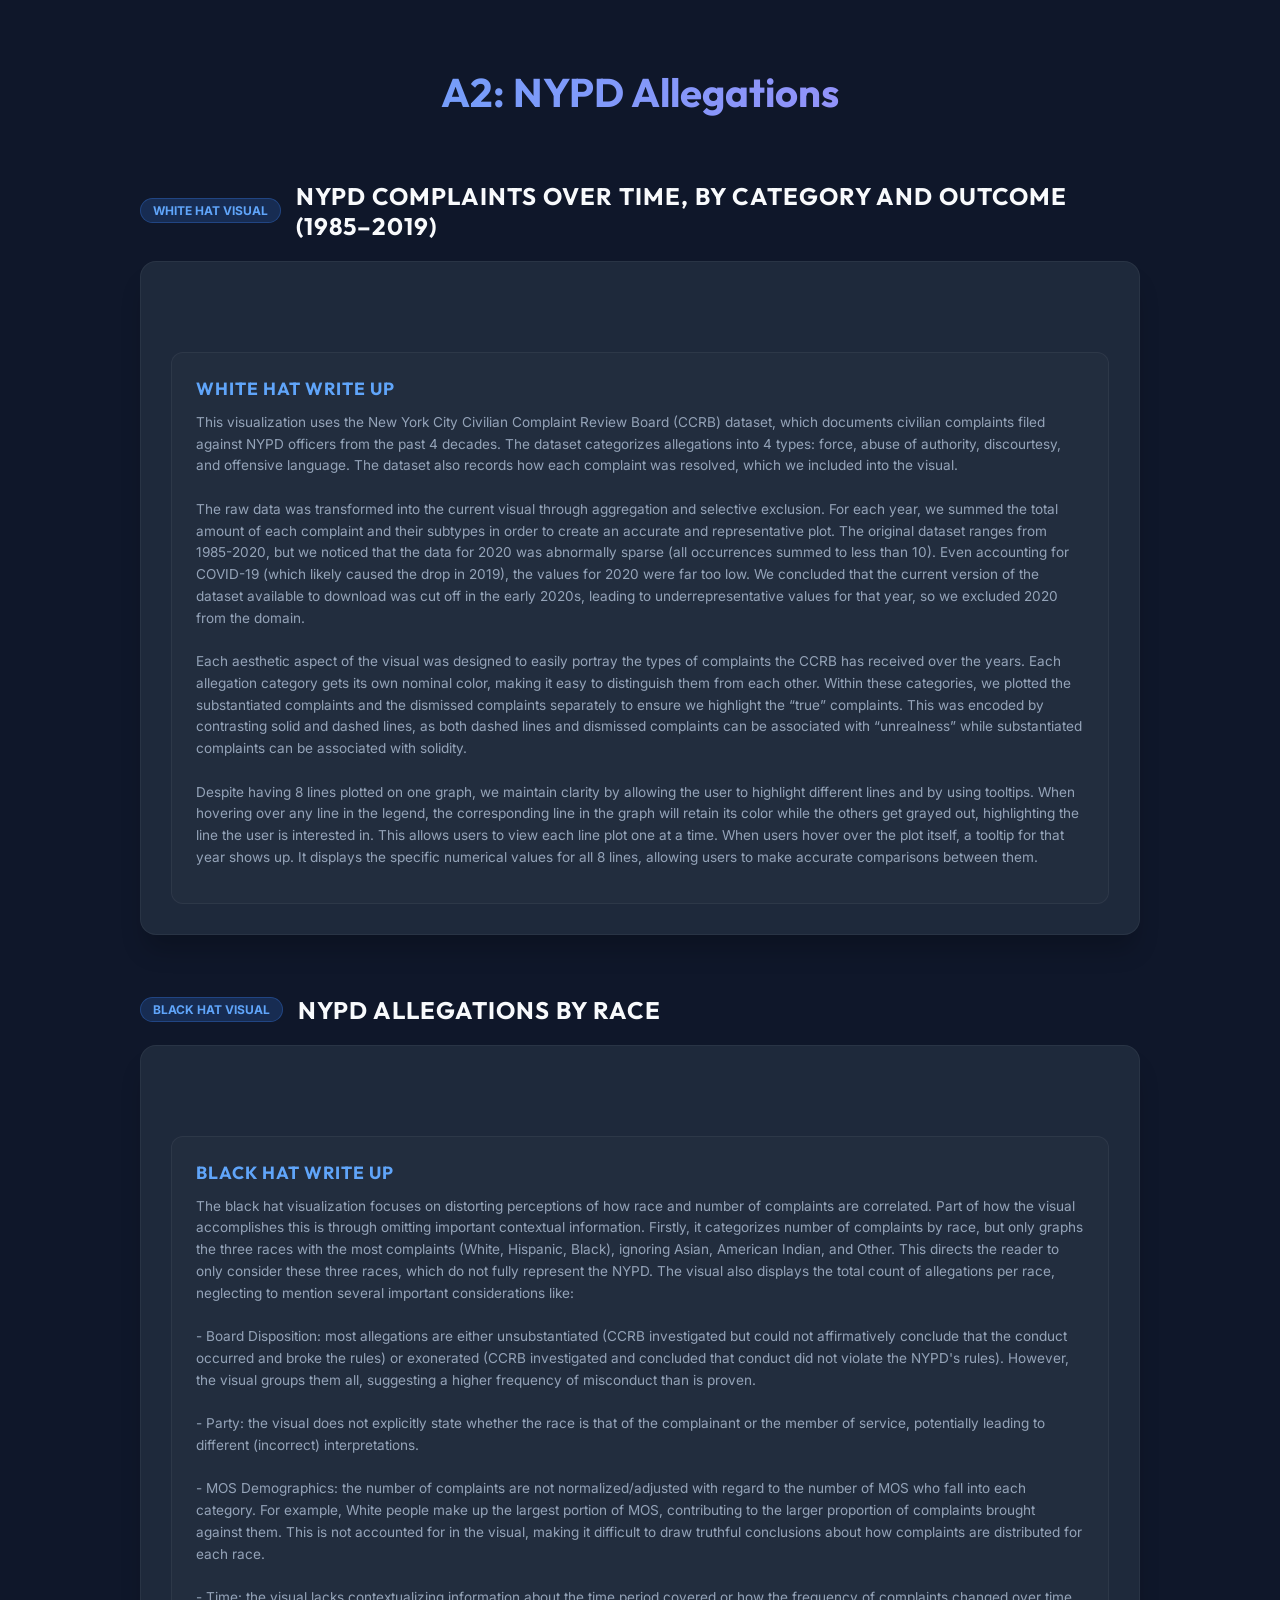
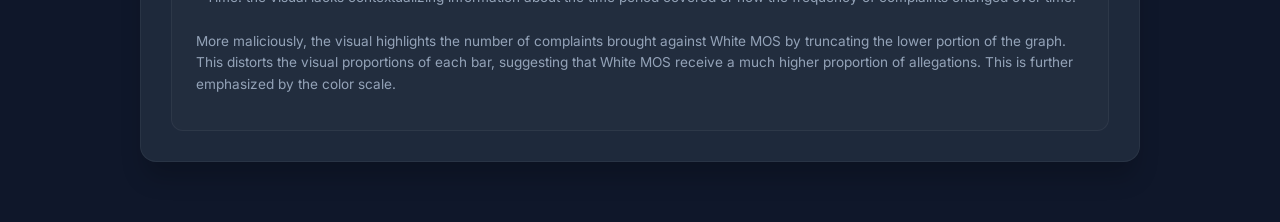
==== commit 2dd3f0af: "finale" ====
--- a/index.html
+++ b/index.html
@@ -18,14 +18,13 @@
 
     <div class="container">
         <header>
-            <h1>NYPD Allegations Case Study</h1>
-            <p class="subtitle">Contextualizing Outcomes: Substantiated vs. Dismissed Complaints</p>
+            <h1>A2: NYPD Allegations</h1>
         </header>
 
         <!-- WHITE HAT SECTION -->
         <div class="section-header">
             <span class="badge badge-perspective">White Hat Visual</span>
-            <h2>Outcome Differentiation (1985–2020)</h2>
+            <h2>NYPD Complaints over time, by cAtegory and outcome <br/> (1985–2019)</h2>
         </div>
 
         <div class="viz-card">
@@ -81,7 +80,7 @@
         <!-- BLACK HAT SECTION -->
         <div class="section-header">
             <span class="badge badge-perspective">Black Hat Visual</span>
-            <h2>Ethnic Distribution of Allegations</h2>
+            <h2>NYPD Allegations by Race</h2>
         </div>
 
         <div class="viz-card">
